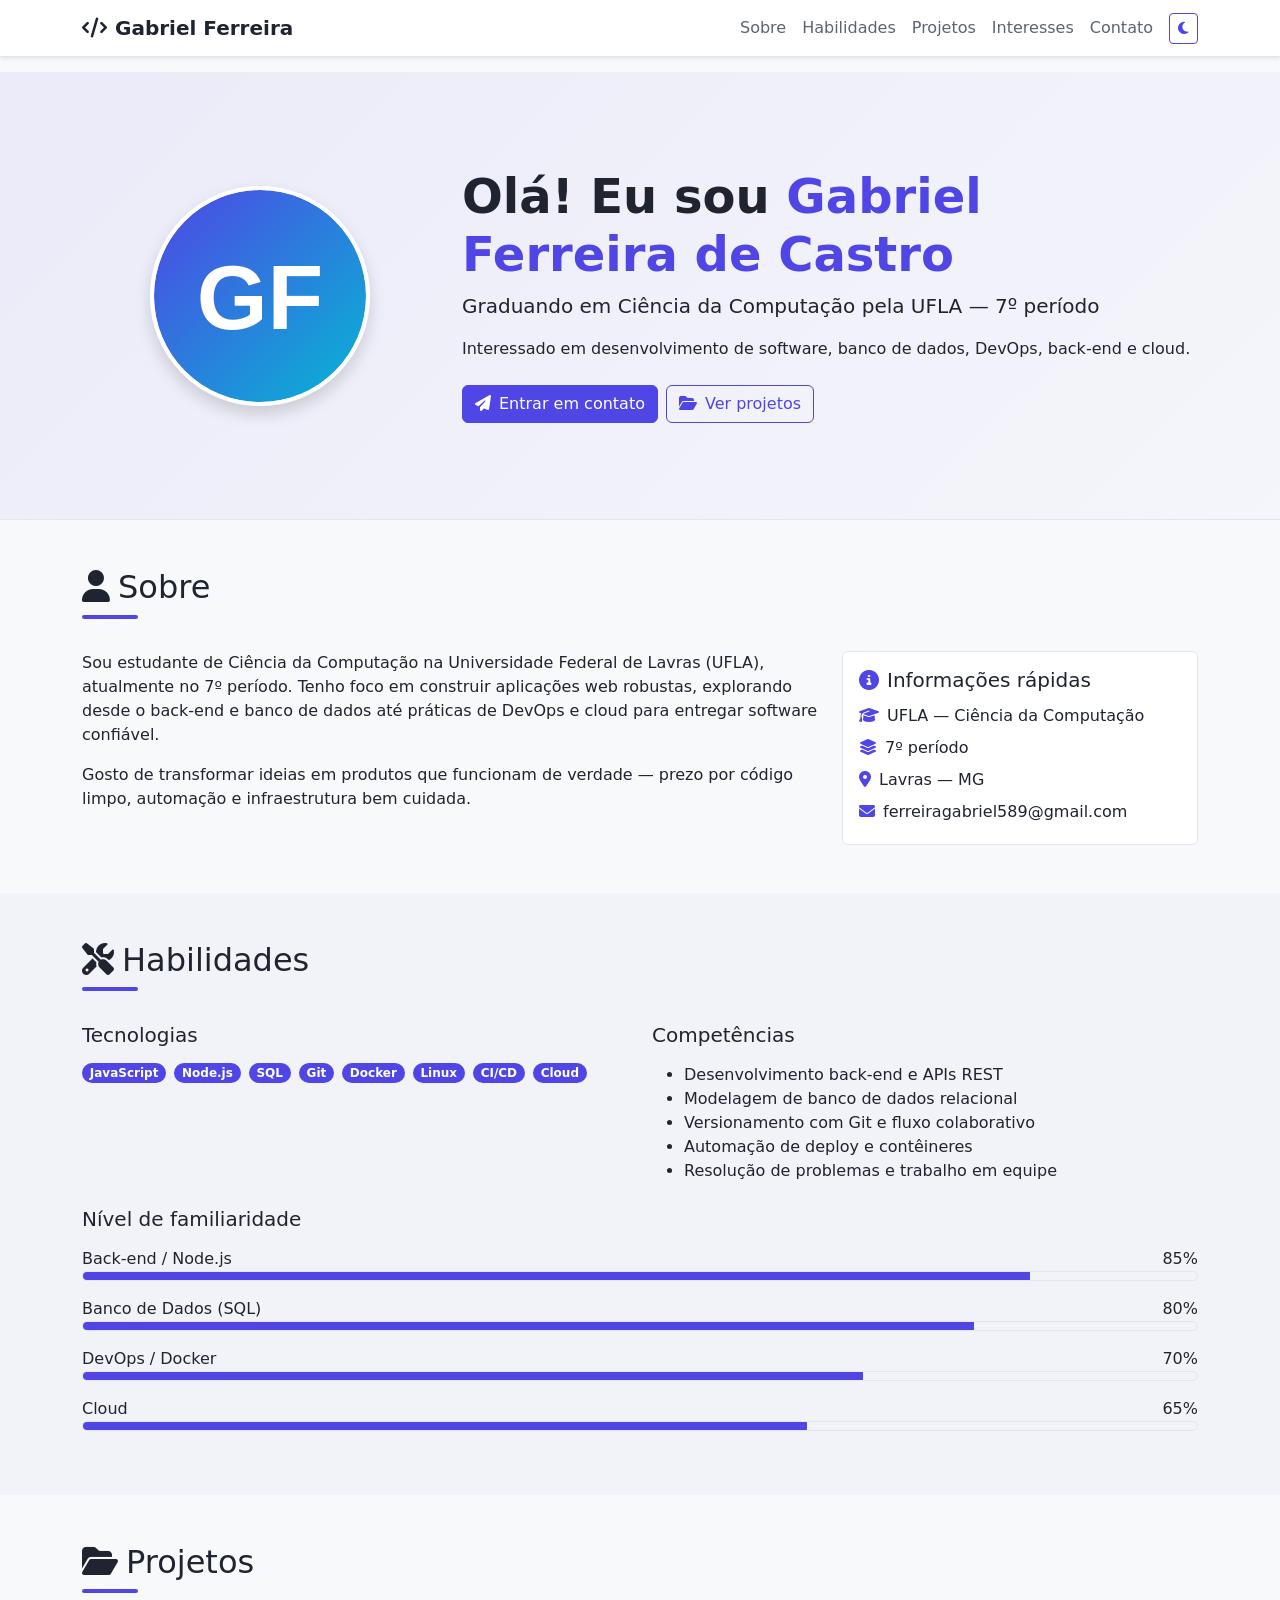
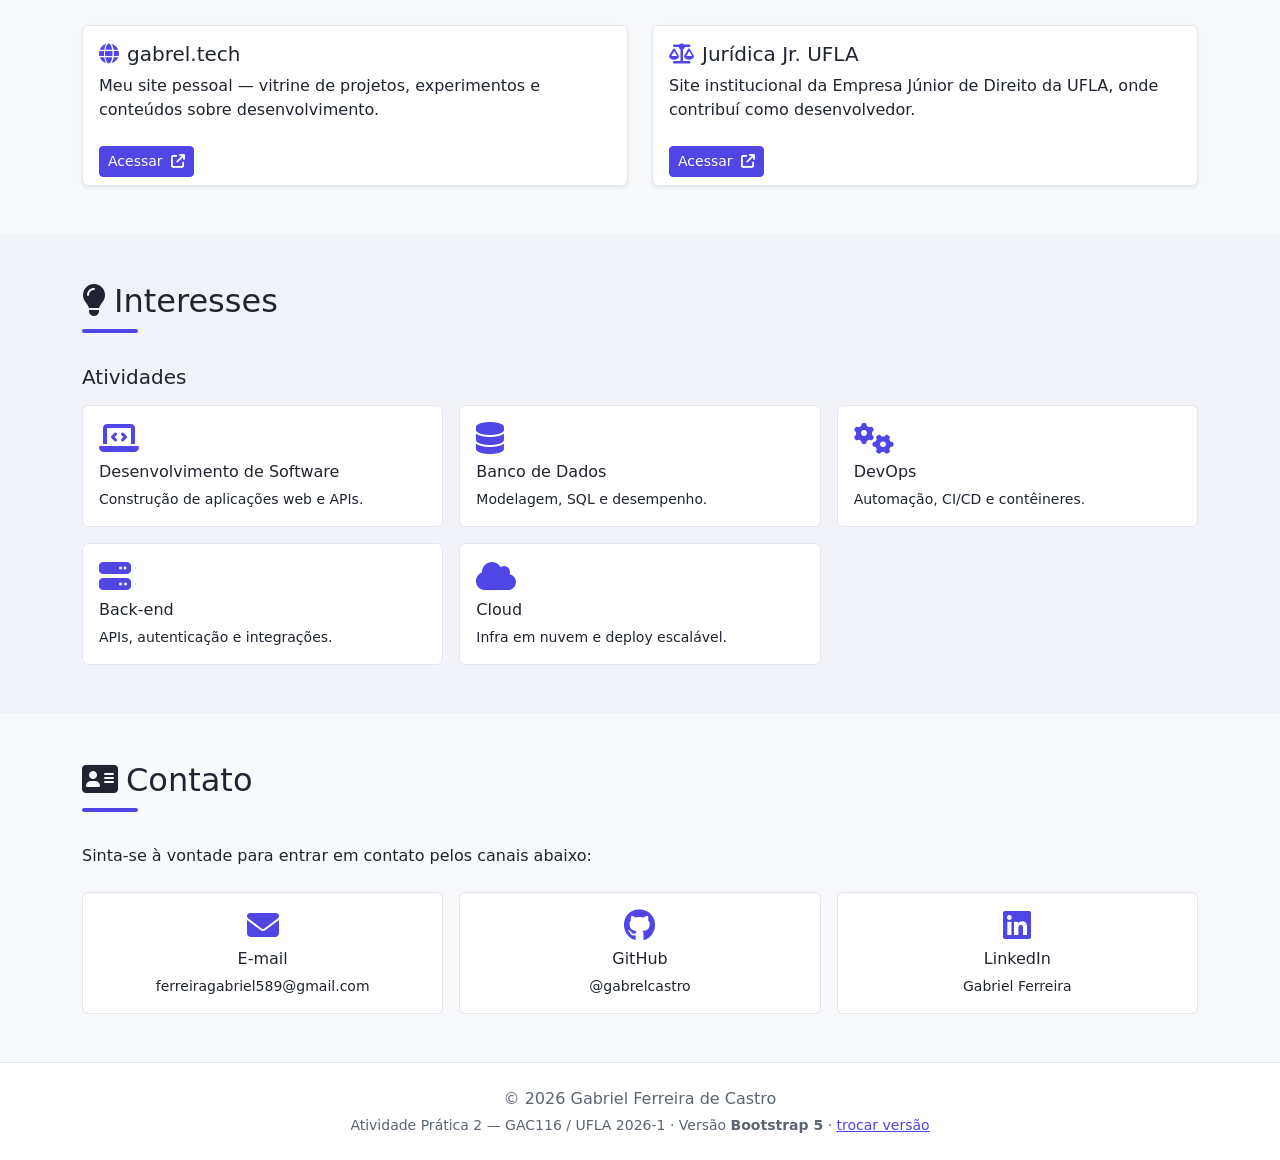
==== bootstrap/index.html @ ef396555 "feat: pagina pessoal com versoes Bootstrap e Materialize Atividade Pratica 2 - GAC116/UFLA 2026-1 - " ====
<!DOCTYPE html>
<html lang="pt-BR" data-bs-theme="light" data-theme="light">
<head>
  <meta charset="UTF-8" />
  <meta name="viewport" content="width=device-width, initial-scale=1.0" />
  <title>Gabriel Ferreira de Castro — Bootstrap</title>
  <meta name="description" content="Página pessoal de Gabriel Ferreira de Castro, graduando em Ciência da Computação pela UFLA. Versão Bootstrap." />
  <script>
    (function () {
      try {
        var t = localStorage.getItem('theme');
        if (!t) t = window.matchMedia('(prefers-color-scheme: dark)').matches ? 'dark' : 'light';
        document.documentElement.setAttribute('data-theme', t);
        document.documentElement.setAttribute('data-bs-theme', t);
      } catch (e) {}
    })();
  </script>
  <link href="https://cdn.jsdelivr.net/npm/bootstrap@5.3.3/dist/css/bootstrap.min.css" rel="stylesheet"
        integrity="sha384-QWTKZyjpPEjISv5WaRU9OFeRpok6YctnYmDr5pNlyT2bRjXh0JMhjY6hW+ALEwIH" crossorigin="anonymous" />
  <link href="https://cdnjs.cloudflare.com/ajax/libs/font-awesome/6.5.2/css/all.min.css" rel="stylesheet" />
  <link rel="icon" href="assets/img/foto.svg" type="image/svg+xml" />
  <link rel="stylesheet" href="assets/css/styles.css" />
</head>
<body>

  <nav class="navbar navbar-expand-lg fixed-top shadow-sm" aria-label="Navegação principal">
    <div class="container">
      <a class="navbar-brand fw-bold" href="#topo">
        <i class="fa-solid fa-code me-2"></i>Gabriel Ferreira
      </a>
      <button class="navbar-toggler" type="button" data-bs-toggle="collapse" data-bs-target="#navMenu"
              aria-controls="navMenu" aria-expanded="false" aria-label="Abrir menu">
        <span class="navbar-toggler-icon"></span>
      </button>
      <div class="collapse navbar-collapse" id="navMenu">
        <ul class="navbar-nav ms-auto align-items-lg-center">
          <li class="nav-item"><a class="nav-link" href="#sobre">Sobre</a></li>
          <li class="nav-item"><a class="nav-link" href="#habilidades">Habilidades</a></li>
          <li class="nav-item"><a class="nav-link" href="#projetos">Projetos</a></li>
          <li class="nav-item"><a class="nav-link" href="#interesses">Interesses</a></li>
          <li class="nav-item"><a class="nav-link" href="#contato">Contato</a></li>
          <li class="nav-item ms-lg-2 mt-2 mt-lg-0">
            <button id="themeToggle" class="btn btn-outline-primary btn-sm" type="button" aria-label="Alternar tema">
              <i class="fa-solid fa-moon" id="themeIcon"></i>
              <span class="ms-1 d-lg-none">Alternar tema</span>
            </button>
          </li>
        </ul>
      </div>
    </div>
  </nav>

  <header id="topo" class="hero py-5">
    <div class="container py-5">
      <div class="row align-items-center g-4">
        <div class="col-md-4 text-center">
          <img src="assets/img/foto.svg" alt="Avatar de Gabriel Ferreira" class="img-fluid rounded-circle shadow hero-avatar" />
        </div>
        <div class="col-md-8 text-center text-md-start">
          <h1 class="display-5 fw-bold mb-2">Olá! Eu sou <span class="text-primary">Gabriel Ferreira de Castro</span></h1>
          <p class="lead mb-3">Graduando em Ciência da Computação pela UFLA — 7º período</p>
          <p class="mb-4">Interessado em desenvolvimento de software, banco de dados, DevOps, back-end e cloud.</p>
          <div class="d-flex gap-2 justify-content-center justify-content-md-start flex-wrap">
            <a href="#contato" class="btn btn-primary"><i class="fa-solid fa-paper-plane me-2"></i>Entrar em contato</a>
            <a href="#projetos" class="btn btn-outline-primary"><i class="fa-solid fa-folder-open me-2"></i>Ver projetos</a>
          </div>
        </div>
      </div>
    </div>
  </header>

  <main>

    <section id="sobre" class="py-5">
      <div class="container">
        <h2 class="section-title mb-4"><i class="fa-solid fa-user me-2"></i>Sobre</h2>
        <div class="row g-4">
          <div class="col-lg-8">
            <p>
              Sou estudante de Ciência da Computação na Universidade Federal de Lavras (UFLA), atualmente no 7º período.
              Tenho foco em construir aplicações web robustas, explorando desde o back-end e banco de dados até práticas
              de DevOps e cloud para entregar software confiável.
            </p>
            <p>
              Gosto de transformar ideias em produtos que funcionam de verdade — prezo por código limpo,
              automação e infraestrutura bem cuidada.
            </p>
          </div>
          <div class="col-lg-4">
            <div class="card h-100">
              <div class="card-body">
                <h3 class="h5 card-title"><i class="fa-solid fa-circle-info me-2 text-primary"></i>Informações rápidas</h3>
                <ul class="list-unstyled mb-0 info-list">
                  <li><i class="fa-solid fa-graduation-cap me-2 text-primary"></i>UFLA — Ciência da Computação</li>
                  <li><i class="fa-solid fa-layer-group me-2 text-primary"></i>7º período</li>
                  <li><i class="fa-solid fa-location-dot me-2 text-primary"></i>Lavras — MG</li>
                  <li><i class="fa-solid fa-envelope me-2 text-primary"></i>ferreiragabriel589@gmail.com</li>
                </ul>
              </div>
            </div>
          </div>
        </div>
      </div>
    </section>

    <section id="habilidades" class="py-5 bg-subtle">
      <div class="container">
        <h2 class="section-title mb-4"><i class="fa-solid fa-screwdriver-wrench me-2"></i>Habilidades</h2>
        <div class="row g-4">
          <div class="col-md-6">
            <h3 class="h5 mb-3">Tecnologias</h3>
            <div class="d-flex flex-wrap gap-2">
              <span class="badge rounded-pill text-bg-primary">JavaScript</span>
              <span class="badge rounded-pill text-bg-primary">Node.js</span>
              <span class="badge rounded-pill text-bg-primary">SQL</span>
              <span class="badge rounded-pill text-bg-primary">Git</span>
              <span class="badge rounded-pill text-bg-primary">Docker</span>
              <span class="badge rounded-pill text-bg-primary">Linux</span>
              <span class="badge rounded-pill text-bg-primary">CI/CD</span>
              <span class="badge rounded-pill text-bg-primary">Cloud</span>
            </div>
          </div>
          <div class="col-md-6">
            <h3 class="h5 mb-3">Competências</h3>
            <ul class="mb-0">
              <li>Desenvolvimento back-end e APIs REST</li>
              <li>Modelagem de banco de dados relacional</li>
              <li>Versionamento com Git e fluxo colaborativo</li>
              <li>Automação de deploy e contêineres</li>
              <li>Resolução de problemas e trabalho em equipe</li>
            </ul>
          </div>
          <div class="col-12">
            <h3 class="h5 mb-3">Nível de familiaridade</h3>
            <div class="skill">
              <div class="d-flex justify-content-between"><span>Back-end / Node.js</span><span>85%</span></div>
              <div class="progress" role="progressbar" aria-label="Back-end" aria-valuenow="85" aria-valuemin="0" aria-valuemax="100">
                <div class="progress-bar" style="width:85%"></div>
              </div>
            </div>
            <div class="skill">
              <div class="d-flex justify-content-between"><span>Banco de Dados (SQL)</span><span>80%</span></div>
              <div class="progress" role="progressbar" aria-label="SQL" aria-valuenow="80" aria-valuemin="0" aria-valuemax="100">
                <div class="progress-bar" style="width:80%"></div>
              </div>
            </div>
            <div class="skill">
              <div class="d-flex justify-content-between"><span>DevOps / Docker</span><span>70%</span></div>
              <div class="progress" role="progressbar" aria-label="DevOps" aria-valuenow="70" aria-valuemin="0" aria-valuemax="100">
                <div class="progress-bar" style="width:70%"></div>
              </div>
            </div>
            <div class="skill">
              <div class="d-flex justify-content-between"><span>Cloud</span><span>65%</span></div>
              <div class="progress" role="progressbar" aria-label="Cloud" aria-valuenow="65" aria-valuemin="0" aria-valuemax="100">
                <div class="progress-bar" style="width:65%"></div>
              </div>
            </div>
          </div>
        </div>
      </div>
    </section>

    <section id="projetos" class="py-5">
      <div class="container">
        <h2 class="section-title mb-4"><i class="fa-solid fa-folder-open me-2"></i>Projetos</h2>
        <div class="row g-4">
          <div class="col-md-6">
            <div class="card h-100 shadow-sm">
              <div class="card-body">
                <h3 class="h5 card-title"><i class="fa-solid fa-globe me-2 text-primary"></i>gabrel.tech</h3>
                <p class="card-text">Meu site pessoal — vitrine de projetos, experimentos e conteúdos sobre desenvolvimento.</p>
              </div>
              <div class="card-footer bg-transparent border-0">
                <a href="https://gabrel.tech" target="_blank" rel="noopener" class="btn btn-sm btn-primary">
                  Acessar <i class="fa-solid fa-arrow-up-right-from-square ms-1"></i>
                </a>
              </div>
            </div>
          </div>
          <div class="col-md-6">
            <div class="card h-100 shadow-sm">
              <div class="card-body">
                <h3 class="h5 card-title"><i class="fa-solid fa-scale-balanced me-2 text-primary"></i>Jurídica Jr. UFLA</h3>
                <p class="card-text">Site institucional da Empresa Júnior de Direito da UFLA, onde contribuí como desenvolvedor.</p>
              </div>
              <div class="card-footer bg-transparent border-0">
                <a href="https://juridicajunior.ufla.br/" target="_blank" rel="noopener" class="btn btn-sm btn-primary">
                  Acessar <i class="fa-solid fa-arrow-up-right-from-square ms-1"></i>
                </a>
              </div>
            </div>
          </div>
        </div>
      </div>
    </section>

    <section id="interesses" class="py-5 bg-subtle">
      <div class="container">
        <h2 class="section-title mb-4"><i class="fa-solid fa-lightbulb me-2"></i>Interesses</h2>
        <h3 class="h5 mb-3">Atividades</h3>
        <div class="row g-3">
          <div class="col-sm-6 col-lg-4">
            <div class="card h-100"><div class="card-body">
              <i class="fa-solid fa-laptop-code fa-2x text-primary mb-2"></i>
              <h4 class="h6">Desenvolvimento de Software</h4>
              <p class="small mb-0">Construção de aplicações web e APIs.</p>
            </div></div>
          </div>
          <div class="col-sm-6 col-lg-4">
            <div class="card h-100"><div class="card-body">
              <i class="fa-solid fa-database fa-2x text-primary mb-2"></i>
              <h4 class="h6">Banco de Dados</h4>
              <p class="small mb-0">Modelagem, SQL e desempenho.</p>
            </div></div>
          </div>
          <div class="col-sm-6 col-lg-4">
            <div class="card h-100"><div class="card-body">
              <i class="fa-solid fa-gears fa-2x text-primary mb-2"></i>
              <h4 class="h6">DevOps</h4>
              <p class="small mb-0">Automação, CI/CD e contêineres.</p>
            </div></div>
          </div>
          <div class="col-sm-6 col-lg-4">
            <div class="card h-100"><div class="card-body">
              <i class="fa-solid fa-server fa-2x text-primary mb-2"></i>
              <h4 class="h6">Back-end</h4>
              <p class="small mb-0">APIs, autenticação e integrações.</p>
            </div></div>
          </div>
          <div class="col-sm-6 col-lg-4">
            <div class="card h-100"><div class="card-body">
              <i class="fa-solid fa-cloud fa-2x text-primary mb-2"></i>
              <h4 class="h6">Cloud</h4>
              <p class="small mb-0">Infra em nuvem e deploy escalável.</p>
            </div></div>
          </div>
        </div>
      </div>
    </section>

    <section id="contato" class="py-5">
      <div class="container">
        <h2 class="section-title mb-4"><i class="fa-solid fa-address-card me-2"></i>Contato</h2>
        <p class="mb-4">Sinta-se à vontade para entrar em contato pelos canais abaixo:</p>
        <div class="row g-3">
          <div class="col-md-4">
            <a class="contact-card card text-decoration-none h-100" href="mailto:ferreiragabriel589@gmail.com">
              <div class="card-body text-center">
                <i class="fa-solid fa-envelope fa-2x text-primary mb-2"></i>
                <h3 class="h6">E-mail</h3>
                <p class="small mb-0">ferreiragabriel589@gmail.com</p>
              </div>
            </a>
          </div>
          <div class="col-md-4">
            <a class="contact-card card text-decoration-none h-100" href="https://github.com/gabrelcastro" target="_blank" rel="noopener">
              <div class="card-body text-center">
                <i class="fa-brands fa-github fa-2x text-primary mb-2"></i>
                <h3 class="h6">GitHub</h3>
                <p class="small mb-0">@gabrelcastro</p>
              </div>
            </a>
          </div>
          <div class="col-md-4">
            <a class="contact-card card text-decoration-none h-100" href="https://www.linkedin.com/in/gabriel-ferreira-30a855217/" target="_blank" rel="noopener">
              <div class="card-body text-center">
                <i class="fa-brands fa-linkedin fa-2x text-primary mb-2"></i>
                <h3 class="h6">LinkedIn</h3>
                <p class="small mb-0">Gabriel Ferreira</p>
              </div>
            </a>
          </div>
        </div>
      </div>
    </section>

  </main>

  <footer class="py-4 text-center">
    <div class="container">
      <p class="mb-1">© 2026 Gabriel Ferreira de Castro</p>
      <p class="small mb-0">Atividade Prática 2 — GAC116 / UFLA 2026-1 · Versão <strong>Bootstrap 5</strong> · <a href="../">trocar versão</a></p>
    </div>
  </footer>

  <button id="toTop" class="to-top" type="button" aria-label="Voltar ao topo" title="Voltar ao topo">
    <i class="fa-solid fa-arrow-up"></i>
  </button>

  <script src="https://cdn.jsdelivr.net/npm/bootstrap@5.3.3/dist/js/bootstrap.bundle.min.js"
          integrity="sha384-YvpcrYf0tY3lHB60NNkmXc5s9fDVZLESaAA55NDzOxhy9GkcIdslK1eN7N6jIeHz" crossorigin="anonymous"></script>
  <script src="assets/js/script.js"></script>
</body>
</html>
---- bootstrap/assets/css/styles.css ----
:root {
  --bg: #f8f9fb;
  --surface: #ffffff;
  --surface-alt: #f1f3f8;
  --text: #1f2430;
  --muted: #5b6472;
  --border: #e3e6ee;
  --accent: #4f46e5;
  --accent-rgb: 79, 70, 229;
}

html[data-theme="dark"] {
  --bg: #0f1220;
  --surface: #171a2b;
  --surface-alt: #1d2238;
  --text: #e7eaf3;
  --muted: #a4acc2;
  --border: #2a3050;
  --accent: #8b87ff;
  --accent-rgb: 139, 135, 255;
}

html { scroll-behavior: smooth; }

body {
  background: var(--bg);
  color: var(--text);
  font-family: "Segoe UI", Roboto, system-ui, -apple-system, sans-serif;
  padding-top: 72px;
}

section { scroll-margin-top: 80px; }

.navbar {
  background: var(--surface);
  border-bottom: 1px solid var(--border);
}
.navbar .nav-link { color: var(--muted); }
.navbar .nav-link:hover,
.navbar .nav-link.active { color: var(--accent); }
.navbar-brand { color: var(--text); }
.navbar-brand:hover { color: var(--accent); }

.hero {
  background: linear-gradient(135deg, rgba(var(--accent-rgb), 0.08), rgba(var(--accent-rgb), 0.02));
  border-bottom: 1px solid var(--border);
}
.hero-avatar {
  width: 220px;
  max-width: 100%;
  height: auto;
  border: 4px solid var(--surface);
}

.section-title {
  position: relative;
  padding-bottom: .5rem;
  color: var(--text);
}
.section-title::after {
  content: "";
  display: block;
  width: 56px;
  height: 4px;
  margin-top: .5rem;
  background: var(--accent);
  border-radius: 3px;
}

.bg-subtle { background: var(--surface-alt); }

.card {
  background: var(--surface);
  color: var(--text);
  border: 1px solid var(--border);
}
.card-footer { border-top-color: var(--border) !important; }

.info-list li { padding: .25rem 0; }

.skill { margin-bottom: 1rem; }
.skill .progress {
  height: 10px;
  background: var(--surface-alt);
  border: 1px solid var(--border);
}
.skill .progress-bar { background: var(--accent); }

.contact-card {
  background: var(--surface);
  color: var(--text);
  border: 1px solid var(--border);
  transition: transform .15s ease, box-shadow .15s ease, border-color .15s ease;
}
.contact-card:hover {
  transform: translateY(-3px);
  border-color: var(--accent);
  box-shadow: 0 8px 20px rgba(0,0,0,.08);
}

footer {
  background: var(--surface);
  color: var(--muted);
  border-top: 1px solid var(--border);
}
footer a { color: var(--accent); }

.text-primary { color: var(--accent) !important; }
.btn-primary {
  --bs-btn-bg: var(--accent);
  --bs-btn-border-color: var(--accent);
  --bs-btn-hover-bg: rgba(var(--accent-rgb), .88);
  --bs-btn-hover-border-color: rgba(var(--accent-rgb), .88);
  --bs-btn-active-bg: rgba(var(--accent-rgb), .78);
  --bs-btn-active-border-color: rgba(var(--accent-rgb), .78);
}
.btn-outline-primary {
  --bs-btn-color: var(--accent);
  --bs-btn-border-color: var(--accent);
  --bs-btn-hover-bg: var(--accent);
  --bs-btn-hover-border-color: var(--accent);
}
.badge.text-bg-primary {
  background-color: var(--accent) !important;
  color: #fff !important;
}

.to-top {
  position: fixed;
  right: 1.25rem;
  bottom: 1.25rem;
  width: 44px;
  height: 44px;
  border-radius: 50%;
  border: none;
  background: var(--accent);
  color: #fff;
  display: none;
  align-items: center;
  justify-content: center;
  box-shadow: 0 6px 16px rgba(0,0,0,.18);
  cursor: pointer;
  z-index: 1040;
}
.to-top.show { display: inline-flex; }
.to-top:hover { filter: brightness(1.1); }

@media (max-width: 575.98px) {
  .hero-avatar { width: 160px; }
  body { padding-top: 64px; }
}
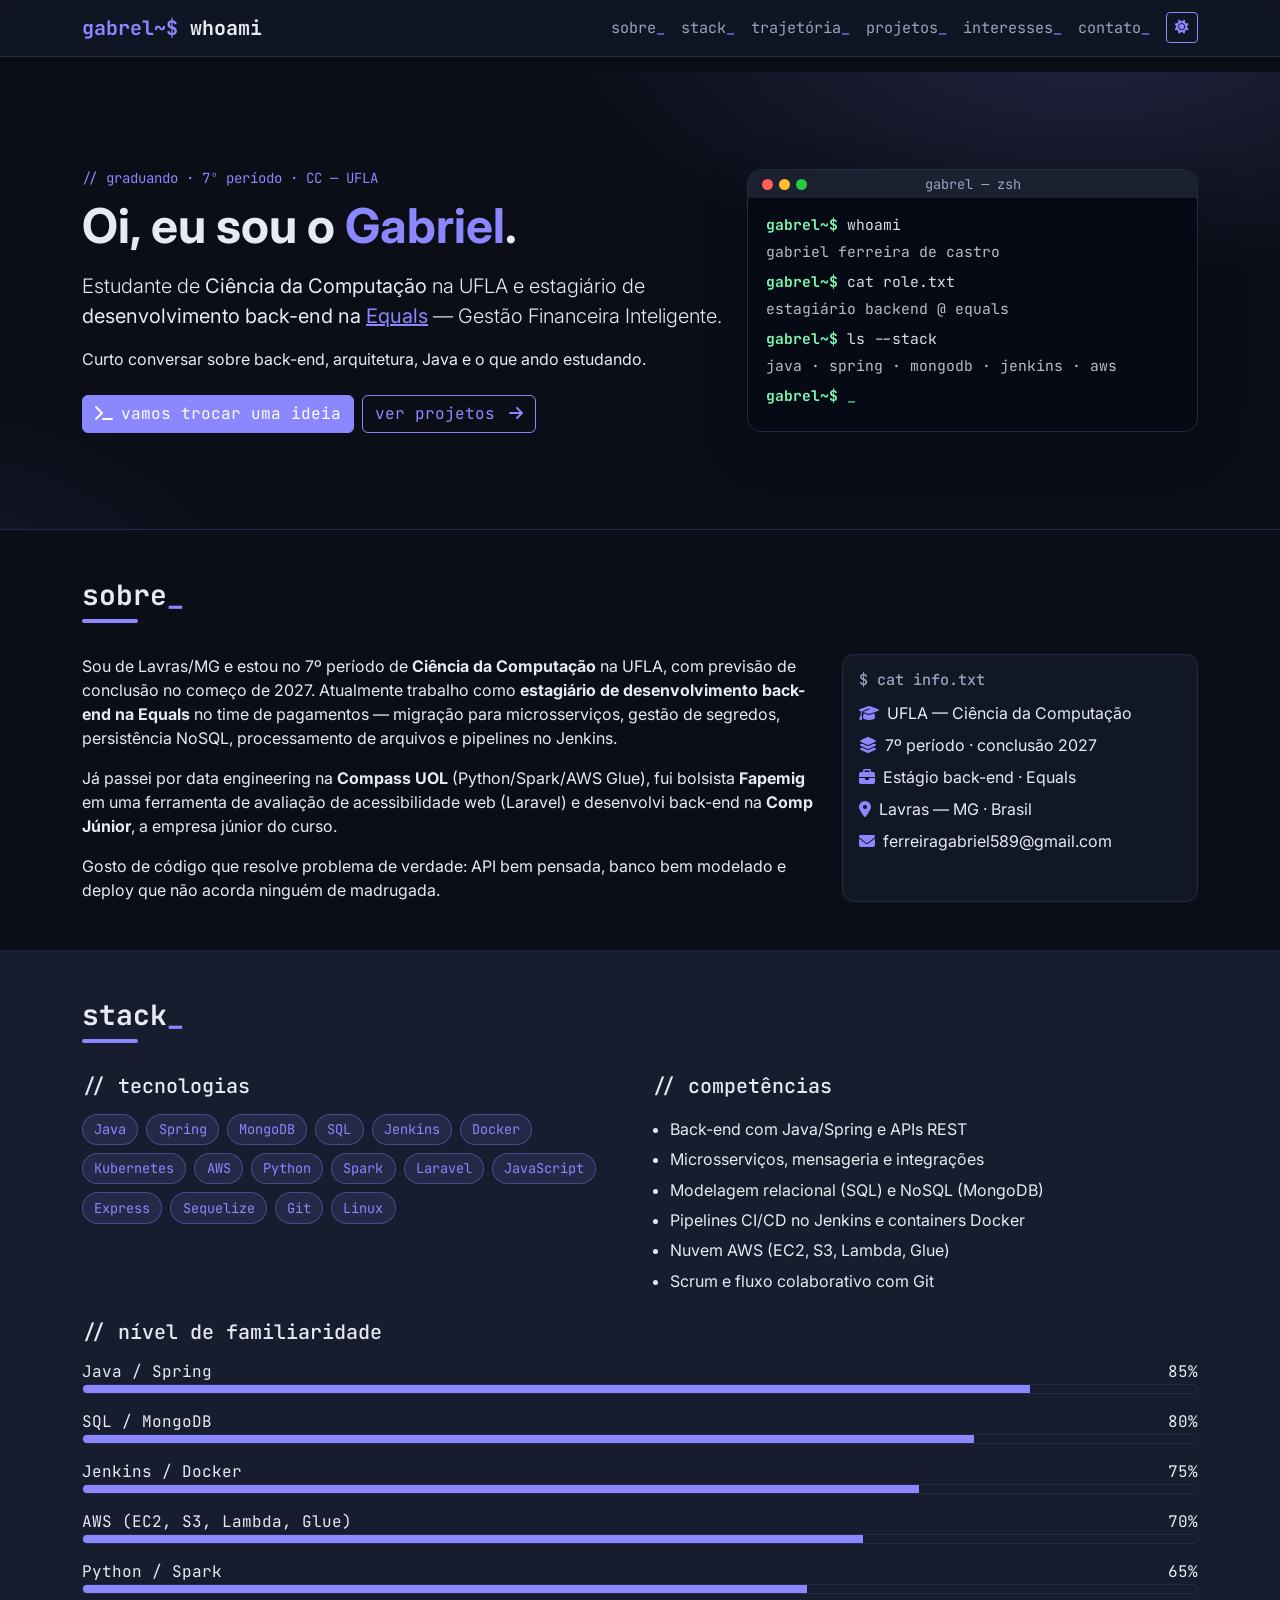
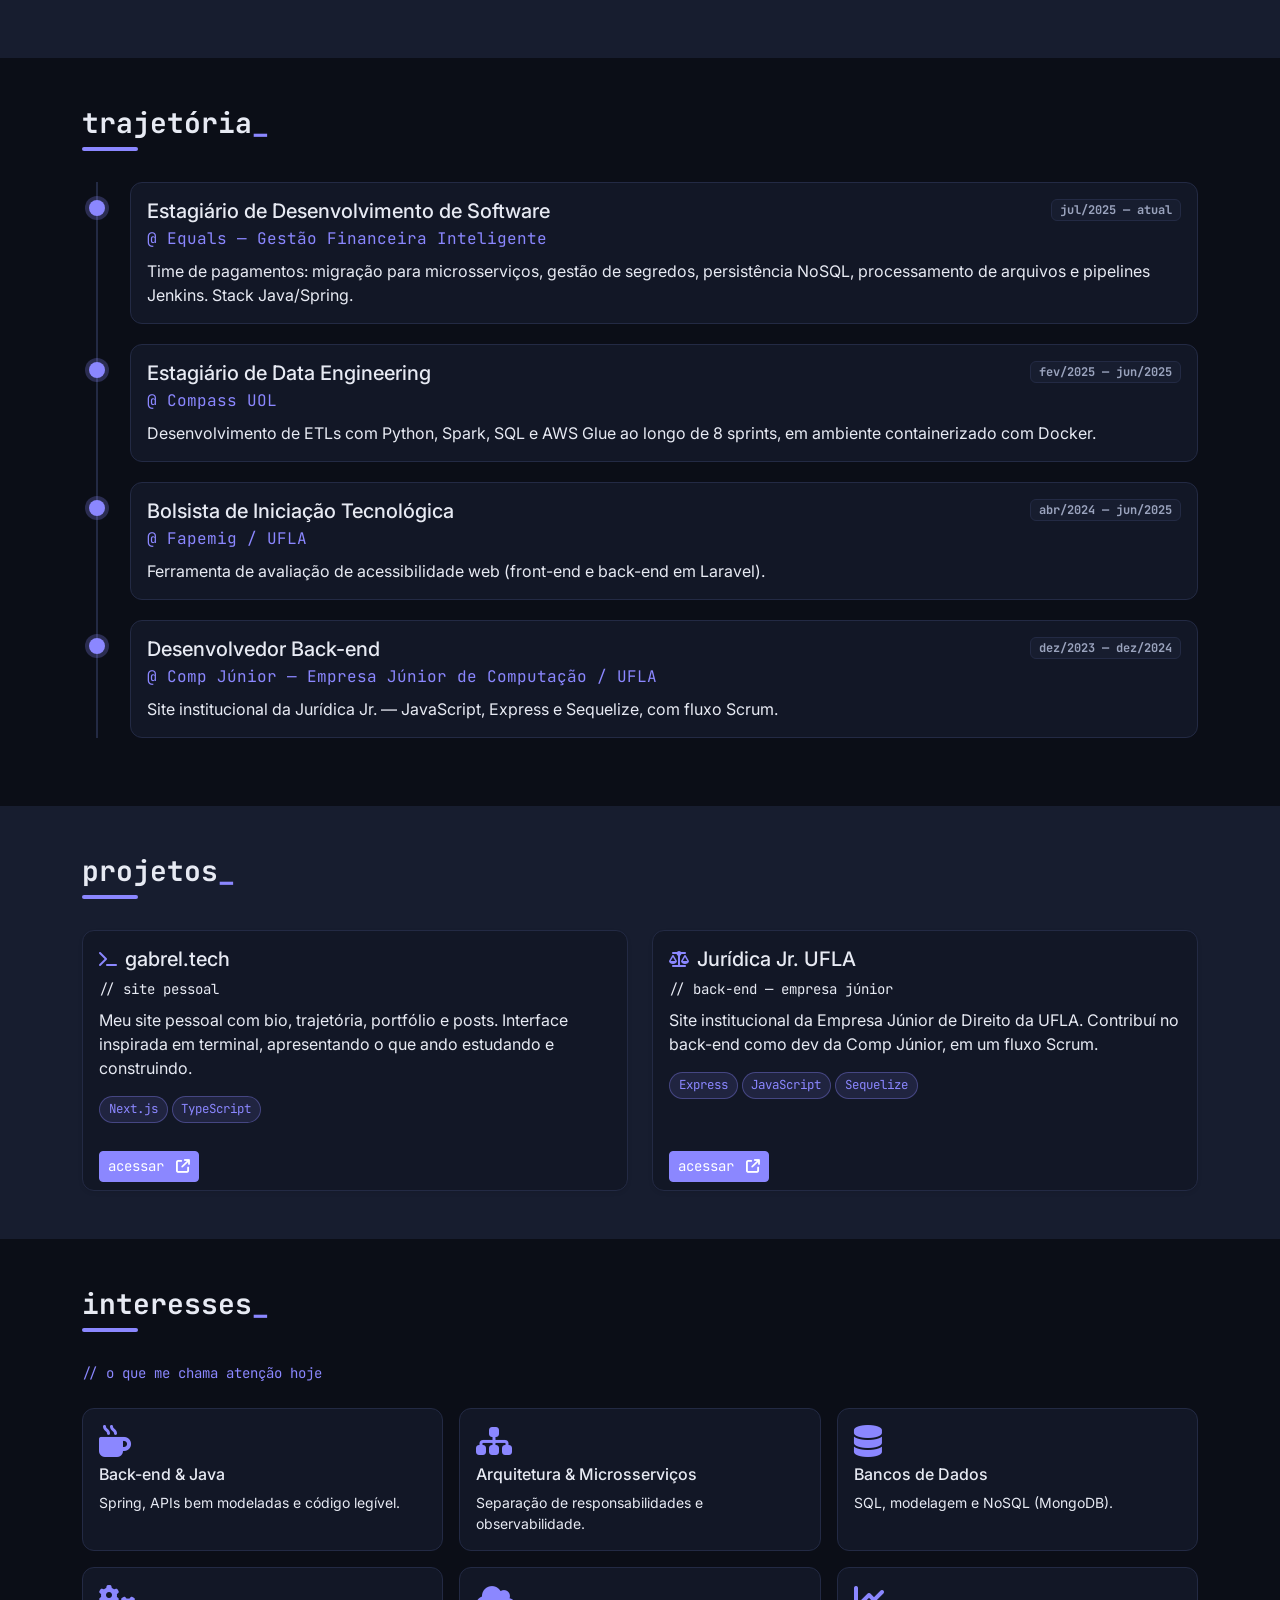
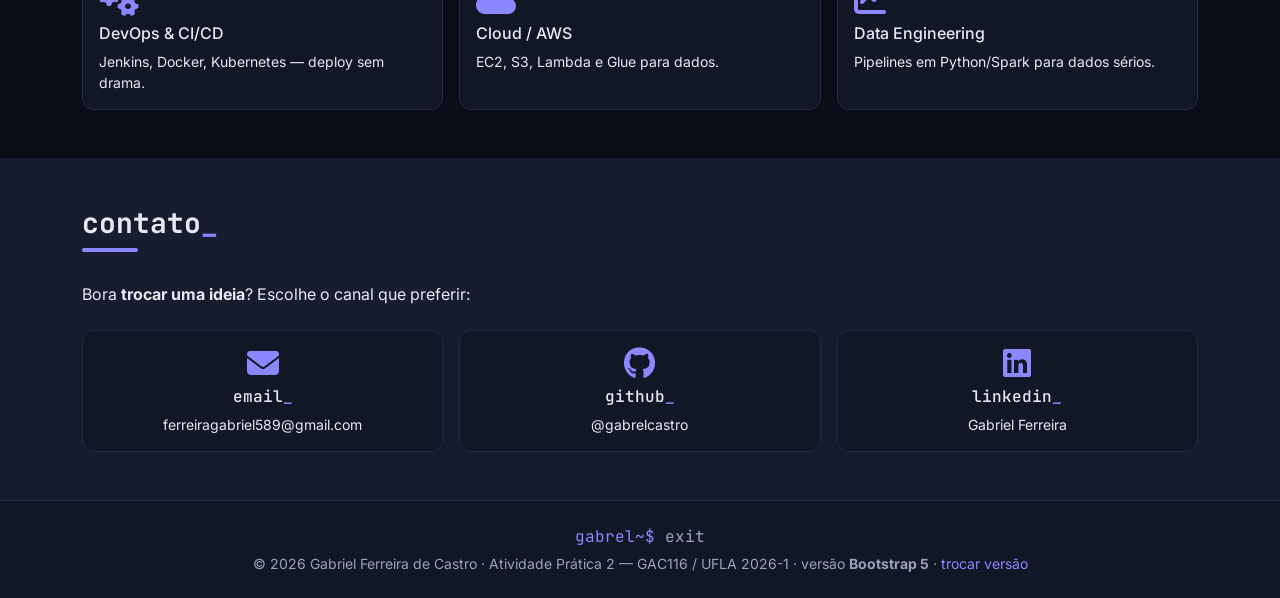
==== commit 9c0954f7: "feat: personaliza paginas com conteudo real e estetica gabrel.tech - Substitui textos genericos pelo" ====
--- a/bootstrap/index.html
+++ b/bootstrap/index.html
@@ -1,15 +1,15 @@
 <!DOCTYPE html>
-<html lang="pt-BR" data-bs-theme="light" data-theme="light">
+<html lang="pt-BR" data-bs-theme="dark" data-theme="dark">
 <head>
   <meta charset="UTF-8" />
   <meta name="viewport" content="width=device-width, initial-scale=1.0" />
-  <title>Gabriel Ferreira de Castro — Bootstrap</title>
-  <meta name="description" content="Página pessoal de Gabriel Ferreira de Castro, graduando em Ciência da Computação pela UFLA. Versão Bootstrap." />
+  <title>gabrel~$ — Gabriel Ferreira · Bootstrap</title>
+  <meta name="description" content="Gabriel Ferreira de Castro — estudante de CC na UFLA, estagiário de desenvolvimento back-end na Equals. Versão Bootstrap." />
   <script>
     (function () {
       try {
         var t = localStorage.getItem('theme');
-        if (!t) t = window.matchMedia('(prefers-color-scheme: dark)').matches ? 'dark' : 'light';
+        if (!t) t = 'dark';
         document.documentElement.setAttribute('data-theme', t);
         document.documentElement.setAttribute('data-bs-theme', t);
       } catch (e) {}
@@ -18,6 +18,9 @@
   <link href="https://cdn.jsdelivr.net/npm/bootstrap@5.3.3/dist/css/bootstrap.min.css" rel="stylesheet"
         integrity="sha384-QWTKZyjpPEjISv5WaRU9OFeRpok6YctnYmDr5pNlyT2bRjXh0JMhjY6hW+ALEwIH" crossorigin="anonymous" />
   <link href="https://cdnjs.cloudflare.com/ajax/libs/font-awesome/6.5.2/css/all.min.css" rel="stylesheet" />
+  <link rel="preconnect" href="https://fonts.googleapis.com" />
+  <link rel="preconnect" href="https://fonts.gstatic.com" crossorigin />
+  <link href="https://fonts.googleapis.com/css2?family=JetBrains+Mono:wght@400;500;700&family=Inter:wght@400;500;600;700&display=swap" rel="stylesheet" />
   <link rel="icon" href="assets/img/foto.svg" type="image/svg+xml" />
   <link rel="stylesheet" href="assets/css/styles.css" />
 </head>
@@ -25,8 +28,8 @@
 
   <nav class="navbar navbar-expand-lg fixed-top shadow-sm" aria-label="Navegação principal">
     <div class="container">
-      <a class="navbar-brand fw-bold" href="#topo">
-        <i class="fa-solid fa-code me-2"></i>Gabriel Ferreira
+      <a class="navbar-brand mono fw-bold" href="#topo">
+        <span class="prompt">gabrel~$</span> <span class="brand-word">whoami</span>
       </a>
       <button class="navbar-toggler" type="button" data-bs-toggle="collapse" data-bs-target="#navMenu"
               aria-controls="navMenu" aria-expanded="false" aria-label="Abrir menu">
@@ -34,13 +37,14 @@
       </button>
       <div class="collapse navbar-collapse" id="navMenu">
         <ul class="navbar-nav ms-auto align-items-lg-center">
-          <li class="nav-item"><a class="nav-link" href="#sobre">Sobre</a></li>
-          <li class="nav-item"><a class="nav-link" href="#habilidades">Habilidades</a></li>
-          <li class="nav-item"><a class="nav-link" href="#projetos">Projetos</a></li>
-          <li class="nav-item"><a class="nav-link" href="#interesses">Interesses</a></li>
-          <li class="nav-item"><a class="nav-link" href="#contato">Contato</a></li>
+          <li class="nav-item"><a class="nav-link mono" href="#sobre">sobre<span class="us">_</span></a></li>
+          <li class="nav-item"><a class="nav-link mono" href="#habilidades">stack<span class="us">_</span></a></li>
+          <li class="nav-item"><a class="nav-link mono" href="#trajetoria">trajetória<span class="us">_</span></a></li>
+          <li class="nav-item"><a class="nav-link mono" href="#projetos">projetos<span class="us">_</span></a></li>
+          <li class="nav-item"><a class="nav-link mono" href="#interesses">interesses<span class="us">_</span></a></li>
+          <li class="nav-item"><a class="nav-link mono" href="#contato">contato<span class="us">_</span></a></li>
           <li class="nav-item ms-lg-2 mt-2 mt-lg-0">
-            <button id="themeToggle" class="btn btn-outline-primary btn-sm" type="button" aria-label="Alternar tema">
+            <button id="themeToggle" class="btn btn-outline-primary btn-sm mono" type="button" aria-label="Alternar tema">
               <i class="fa-solid fa-moon" id="themeIcon"></i>
               <span class="ms-1 d-lg-none">Alternar tema</span>
             </button>
@@ -53,16 +57,33 @@
   <header id="topo" class="hero py-5">
     <div class="container py-5">
       <div class="row align-items-center g-4">
-        <div class="col-md-4 text-center">
-          <img src="assets/img/foto.svg" alt="Avatar de Gabriel Ferreira" class="img-fluid rounded-circle shadow hero-avatar" />
-        </div>
-        <div class="col-md-8 text-center text-md-start">
-          <h1 class="display-5 fw-bold mb-2">Olá! Eu sou <span class="text-primary">Gabriel Ferreira de Castro</span></h1>
-          <p class="lead mb-3">Graduando em Ciência da Computação pela UFLA — 7º período</p>
-          <p class="mb-4">Interessado em desenvolvimento de software, banco de dados, DevOps, back-end e cloud.</p>
-          <div class="d-flex gap-2 justify-content-center justify-content-md-start flex-wrap">
-            <a href="#contato" class="btn btn-primary"><i class="fa-solid fa-paper-plane me-2"></i>Entrar em contato</a>
-            <a href="#projetos" class="btn btn-outline-primary"><i class="fa-solid fa-folder-open me-2"></i>Ver projetos</a>
+        <div class="col-md-7 order-2 order-md-1">
+          <p class="mono small accent-text mb-2">// graduando · 7º período · CC — UFLA</p>
+          <h1 class="display-5 fw-bold mb-3">Oi, eu sou o <span class="accent-text">Gabriel</span>.</h1>
+          <p class="lead mb-3">
+            Estudante de <strong>Ciência da Computação</strong> na UFLA e estagiário de <strong>desenvolvimento back-end na <a href="#trajetoria" class="accent-text">Equals</a></strong> — Gestão Financeira Inteligente.
+          </p>
+          <p class="mb-4">Curto conversar sobre back-end, arquitetura, Java e o que ando estudando.</p>
+          <div class="d-flex gap-2 flex-wrap">
+            <a href="#contato" class="btn btn-primary mono"><i class="fa-solid fa-terminal me-2"></i>vamos trocar uma ideia</a>
+            <a href="#projetos" class="btn btn-outline-primary mono">ver projetos <i class="fa-solid fa-arrow-right ms-1"></i></a>
+          </div>
+        </div>
+        <div class="col-md-5 order-1 order-md-2">
+          <div class="terminal shadow-lg mx-auto">
+            <div class="terminal-bar">
+              <span class="dot red"></span><span class="dot yellow"></span><span class="dot green"></span>
+              <span class="terminal-title mono">gabrel — zsh</span>
+            </div>
+            <div class="terminal-body mono">
+              <p><span class="prompt">gabrel~$</span> whoami</p>
+              <p class="out">gabriel ferreira de castro</p>
+              <p><span class="prompt">gabrel~$</span> cat role.txt</p>
+              <p class="out">estagiário backend @ equals</p>
+              <p><span class="prompt">gabrel~$</span> ls --stack</p>
+              <p class="out">java · spring · mongodb · jenkins · aws</p>
+              <p><span class="prompt">gabrel~$</span> <span class="caret">_</span></p>
+            </div>
           </div>
         </div>
       </div>
@@ -73,28 +94,35 @@
 
     <section id="sobre" class="py-5">
       <div class="container">
-        <h2 class="section-title mb-4"><i class="fa-solid fa-user me-2"></i>Sobre</h2>
+        <h2 class="section-title"><span class="mono">sobre</span><span class="us">_</span></h2>
         <div class="row g-4">
           <div class="col-lg-8">
             <p>
-              Sou estudante de Ciência da Computação na Universidade Federal de Lavras (UFLA), atualmente no 7º período.
-              Tenho foco em construir aplicações web robustas, explorando desde o back-end e banco de dados até práticas
-              de DevOps e cloud para entregar software confiável.
+              Sou de Lavras/MG e estou no 7º período de <strong>Ciência da Computação</strong> na UFLA, com previsão de
+              conclusão no começo de 2027. Atualmente trabalho como <strong>estagiário de desenvolvimento back-end na Equals</strong>
+              no time de pagamentos — migração para microsserviços, gestão de segredos, persistência NoSQL,
+              processamento de arquivos e pipelines no Jenkins.
             </p>
             <p>
-              Gosto de transformar ideias em produtos que funcionam de verdade — prezo por código limpo,
-              automação e infraestrutura bem cuidada.
+              Já passei por data engineering na <strong>Compass UOL</strong> (Python/Spark/AWS Glue), fui bolsista
+              <strong>Fapemig</strong> em uma ferramenta de avaliação de acessibilidade web (Laravel) e desenvolvi
+              back-end na <strong>Comp Júnior</strong>, a empresa júnior do curso.
             </p>
+            <p class="mb-0">
+              Gosto de código que resolve problema de verdade: API bem pensada, banco bem modelado e deploy
+              que não acorda ninguém de madrugada.
+            </p>
           </div>
           <div class="col-lg-4">
-            <div class="card h-100">
-              <div class="card-body">
-                <h3 class="h5 card-title"><i class="fa-solid fa-circle-info me-2 text-primary"></i>Informações rápidas</h3>
+            <div class="card info-card h-100">
+              <div class="card-body">
+                <h3 class="h5 card-title mono"><span class="prompt">$</span> cat info.txt</h3>
                 <ul class="list-unstyled mb-0 info-list">
-                  <li><i class="fa-solid fa-graduation-cap me-2 text-primary"></i>UFLA — Ciência da Computação</li>
-                  <li><i class="fa-solid fa-layer-group me-2 text-primary"></i>7º período</li>
-                  <li><i class="fa-solid fa-location-dot me-2 text-primary"></i>Lavras — MG</li>
-                  <li><i class="fa-solid fa-envelope me-2 text-primary"></i>ferreiragabriel589@gmail.com</li>
+                  <li><i class="fa-solid fa-graduation-cap me-2 accent-text"></i>UFLA — Ciência da Computação</li>
+                  <li><i class="fa-solid fa-layer-group me-2 accent-text"></i>7º período · conclusão 2027</li>
+                  <li><i class="fa-solid fa-briefcase me-2 accent-text"></i>Estágio back-end · Equals</li>
+                  <li><i class="fa-solid fa-location-dot me-2 accent-text"></i>Lavras — MG · Brasil</li>
+                  <li><i class="fa-solid fa-envelope me-2 accent-text"></i>ferreiragabriel589@gmail.com</li>
                 </ul>
               </div>
             </div>
@@ -105,88 +133,186 @@
 
     <section id="habilidades" class="py-5 bg-subtle">
       <div class="container">
-        <h2 class="section-title mb-4"><i class="fa-solid fa-screwdriver-wrench me-2"></i>Habilidades</h2>
+        <h2 class="section-title"><span class="mono">stack</span><span class="us">_</span></h2>
         <div class="row g-4">
           <div class="col-md-6">
-            <h3 class="h5 mb-3">Tecnologias</h3>
+            <h3 class="h5 mb-3 mono">// tecnologias</h3>
             <div class="d-flex flex-wrap gap-2">
-              <span class="badge rounded-pill text-bg-primary">JavaScript</span>
-              <span class="badge rounded-pill text-bg-primary">Node.js</span>
-              <span class="badge rounded-pill text-bg-primary">SQL</span>
-              <span class="badge rounded-pill text-bg-primary">Git</span>
-              <span class="badge rounded-pill text-bg-primary">Docker</span>
-              <span class="badge rounded-pill text-bg-primary">Linux</span>
-              <span class="badge rounded-pill text-bg-primary">CI/CD</span>
-              <span class="badge rounded-pill text-bg-primary">Cloud</span>
+              <span class="chip-tech">Java</span>
+              <span class="chip-tech">Spring</span>
+              <span class="chip-tech">MongoDB</span>
+              <span class="chip-tech">SQL</span>
+              <span class="chip-tech">Jenkins</span>
+              <span class="chip-tech">Docker</span>
+              <span class="chip-tech">Kubernetes</span>
+              <span class="chip-tech">AWS</span>
+              <span class="chip-tech">Python</span>
+              <span class="chip-tech">Spark</span>
+              <span class="chip-tech">Laravel</span>
+              <span class="chip-tech">JavaScript</span>
+              <span class="chip-tech">Express</span>
+              <span class="chip-tech">Sequelize</span>
+              <span class="chip-tech">Git</span>
+              <span class="chip-tech">Linux</span>
             </div>
           </div>
           <div class="col-md-6">
-            <h3 class="h5 mb-3">Competências</h3>
-            <ul class="mb-0">
-              <li>Desenvolvimento back-end e APIs REST</li>
-              <li>Modelagem de banco de dados relacional</li>
-              <li>Versionamento com Git e fluxo colaborativo</li>
-              <li>Automação de deploy e contêineres</li>
-              <li>Resolução de problemas e trabalho em equipe</li>
+            <h3 class="h5 mb-3 mono">// competências</h3>
+            <ul class="mb-0 bullet-soft">
+              <li>Back-end com Java/Spring e APIs REST</li>
+              <li>Microsserviços, mensageria e integrações</li>
+              <li>Modelagem relacional (SQL) e NoSQL (MongoDB)</li>
+              <li>Pipelines CI/CD no Jenkins e containers Docker</li>
+              <li>Nuvem AWS (EC2, S3, Lambda, Glue)</li>
+              <li>Scrum e fluxo colaborativo com Git</li>
             </ul>
           </div>
           <div class="col-12">
-            <h3 class="h5 mb-3">Nível de familiaridade</h3>
+            <h3 class="h5 mb-3 mono">// nível de familiaridade</h3>
             <div class="skill">
-              <div class="d-flex justify-content-between"><span>Back-end / Node.js</span><span>85%</span></div>
-              <div class="progress" role="progressbar" aria-label="Back-end" aria-valuenow="85" aria-valuemin="0" aria-valuemax="100">
-                <div class="progress-bar" style="width:85%"></div>
-              </div>
+              <div class="d-flex justify-content-between mono"><span>Java / Spring</span><span>85%</span></div>
+              <div class="progress" role="progressbar" aria-valuenow="85" aria-valuemin="0" aria-valuemax="100"><div class="progress-bar" style="width:85%"></div></div>
             </div>
             <div class="skill">
-              <div class="d-flex justify-content-between"><span>Banco de Dados (SQL)</span><span>80%</span></div>
-              <div class="progress" role="progressbar" aria-label="SQL" aria-valuenow="80" aria-valuemin="0" aria-valuemax="100">
-                <div class="progress-bar" style="width:80%"></div>
-              </div>
+              <div class="d-flex justify-content-between mono"><span>SQL / MongoDB</span><span>80%</span></div>
+              <div class="progress" role="progressbar" aria-valuenow="80" aria-valuemin="0" aria-valuemax="100"><div class="progress-bar" style="width:80%"></div></div>
             </div>
             <div class="skill">
-              <div class="d-flex justify-content-between"><span>DevOps / Docker</span><span>70%</span></div>
-              <div class="progress" role="progressbar" aria-label="DevOps" aria-valuenow="70" aria-valuemin="0" aria-valuemax="100">
-                <div class="progress-bar" style="width:70%"></div>
-              </div>
+              <div class="d-flex justify-content-between mono"><span>Jenkins / Docker</span><span>75%</span></div>
+              <div class="progress" role="progressbar" aria-valuenow="75" aria-valuemin="0" aria-valuemax="100"><div class="progress-bar" style="width:75%"></div></div>
             </div>
             <div class="skill">
-              <div class="d-flex justify-content-between"><span>Cloud</span><span>65%</span></div>
-              <div class="progress" role="progressbar" aria-label="Cloud" aria-valuenow="65" aria-valuemin="0" aria-valuemax="100">
-                <div class="progress-bar" style="width:65%"></div>
-              </div>
-            </div>
-          </div>
-        </div>
-      </div>
-    </section>
-
-    <section id="projetos" class="py-5">
-      <div class="container">
-        <h2 class="section-title mb-4"><i class="fa-solid fa-folder-open me-2"></i>Projetos</h2>
+              <div class="d-flex justify-content-between mono"><span>AWS (EC2, S3, Lambda, Glue)</span><span>70%</span></div>
+              <div class="progress" role="progressbar" aria-valuenow="70" aria-valuemin="0" aria-valuemax="100"><div class="progress-bar" style="width:70%"></div></div>
+            </div>
+            <div class="skill">
+              <div class="d-flex justify-content-between mono"><span>Python / Spark</span><span>65%</span></div>
+              <div class="progress" role="progressbar" aria-valuenow="65" aria-valuemin="0" aria-valuemax="100"><div class="progress-bar" style="width:65%"></div></div>
+            </div>
+          </div>
+        </div>
+      </div>
+    </section>
+
+    <section id="trajetoria" class="py-5">
+      <div class="container">
+        <h2 class="section-title"><span class="mono">trajetória</span><span class="us">_</span></h2>
+        <ol class="timeline">
+          <li class="timeline-item">
+            <div class="timeline-dot"></div>
+            <div class="timeline-card card">
+              <div class="card-body">
+                <div class="d-flex flex-wrap justify-content-between align-items-start gap-2 mb-1">
+                  <h3 class="h5 mb-0">Estagiário de Desenvolvimento de Software</h3>
+                  <span class="badge text-bg-secondary mono">jul/2025 — atual</span>
+                </div>
+                <p class="mono accent-text mb-2">@ Equals — Gestão Financeira Inteligente</p>
+                <p class="mb-0">
+                  Time de pagamentos: migração para microsserviços, gestão de segredos, persistência NoSQL,
+                  processamento de arquivos e pipelines Jenkins. Stack Java/Spring.
+                </p>
+              </div>
+            </div>
+          </li>
+          <li class="timeline-item">
+            <div class="timeline-dot"></div>
+            <div class="timeline-card card">
+              <div class="card-body">
+                <div class="d-flex flex-wrap justify-content-between align-items-start gap-2 mb-1">
+                  <h3 class="h5 mb-0">Estagiário de Data Engineering</h3>
+                  <span class="badge text-bg-secondary mono">fev/2025 — jun/2025</span>
+                </div>
+                <p class="mono accent-text mb-2">@ Compass UOL</p>
+                <p class="mb-0">
+                  Desenvolvimento de ETLs com Python, Spark, SQL e AWS Glue ao longo de 8 sprints, em ambiente
+                  containerizado com Docker.
+                </p>
+              </div>
+            </div>
+          </li>
+          <li class="timeline-item">
+            <div class="timeline-dot"></div>
+            <div class="timeline-card card">
+              <div class="card-body">
+                <div class="d-flex flex-wrap justify-content-between align-items-start gap-2 mb-1">
+                  <h3 class="h5 mb-0">Bolsista de Iniciação Tecnológica</h3>
+                  <span class="badge text-bg-secondary mono">abr/2024 — jun/2025</span>
+                </div>
+                <p class="mono accent-text mb-2">@ Fapemig / UFLA</p>
+                <p class="mb-0">
+                  Ferramenta de avaliação de acessibilidade web (front-end e back-end em Laravel).
+                </p>
+              </div>
+            </div>
+          </li>
+          <li class="timeline-item">
+            <div class="timeline-dot"></div>
+            <div class="timeline-card card">
+              <div class="card-body">
+                <div class="d-flex flex-wrap justify-content-between align-items-start gap-2 mb-1">
+                  <h3 class="h5 mb-0">Desenvolvedor Back-end</h3>
+                  <span class="badge text-bg-secondary mono">dez/2023 — dez/2024</span>
+                </div>
+                <p class="mono accent-text mb-2">@ Comp Júnior — Empresa Júnior de Computação / UFLA</p>
+                <p class="mb-0">
+                  Site institucional da Jurídica Jr. — JavaScript, Express e Sequelize, com fluxo Scrum.
+                </p>
+              </div>
+            </div>
+          </li>
+        </ol>
+      </div>
+    </section>
+
+    <section id="projetos" class="py-5 bg-subtle">
+      <div class="container">
+        <h2 class="section-title"><span class="mono">projetos</span><span class="us">_</span></h2>
         <div class="row g-4">
           <div class="col-md-6">
-            <div class="card h-100 shadow-sm">
-              <div class="card-body">
-                <h3 class="h5 card-title"><i class="fa-solid fa-globe me-2 text-primary"></i>gabrel.tech</h3>
-                <p class="card-text">Meu site pessoal — vitrine de projetos, experimentos e conteúdos sobre desenvolvimento.</p>
+            <div class="card h-100 shadow-sm project-card">
+              <div class="card-body">
+                <div class="d-flex align-items-center gap-2 mb-2">
+                  <i class="fa-solid fa-terminal accent-text"></i>
+                  <h3 class="h5 card-title mb-0">gabrel.tech</h3>
+                </div>
+                <p class="mono small mb-2">// site pessoal</p>
+                <p class="card-text">
+                  Meu site pessoal com bio, trajetória, portfólio e posts. Interface inspirada em terminal,
+                  apresentando o que ando estudando e construindo.
+                </p>
+                <div class="d-flex flex-wrap gap-1 mb-1">
+                  <span class="chip-tech small">Next.js</span>
+                  <span class="chip-tech small">TypeScript</span>
+                </div>
               </div>
               <div class="card-footer bg-transparent border-0">
-                <a href="https://gabrel.tech" target="_blank" rel="noopener" class="btn btn-sm btn-primary">
-                  Acessar <i class="fa-solid fa-arrow-up-right-from-square ms-1"></i>
+                <a href="https://gabrel.tech" target="_blank" rel="noopener" class="btn btn-sm btn-primary mono">
+                  acessar <i class="fa-solid fa-arrow-up-right-from-square ms-1"></i>
                 </a>
               </div>
             </div>
           </div>
           <div class="col-md-6">
-            <div class="card h-100 shadow-sm">
-              <div class="card-body">
-                <h3 class="h5 card-title"><i class="fa-solid fa-scale-balanced me-2 text-primary"></i>Jurídica Jr. UFLA</h3>
-                <p class="card-text">Site institucional da Empresa Júnior de Direito da UFLA, onde contribuí como desenvolvedor.</p>
+            <div class="card h-100 shadow-sm project-card">
+              <div class="card-body">
+                <div class="d-flex align-items-center gap-2 mb-2">
+                  <i class="fa-solid fa-scale-balanced accent-text"></i>
+                  <h3 class="h5 card-title mb-0">Jurídica Jr. UFLA</h3>
+                </div>
+                <p class="mono small mb-2">// back-end — empresa júnior</p>
+                <p class="card-text">
+                  Site institucional da Empresa Júnior de Direito da UFLA. Contribuí no back-end como dev da
+                  Comp Júnior, em um fluxo Scrum.
+                </p>
+                <div class="d-flex flex-wrap gap-1 mb-1">
+                  <span class="chip-tech small">Express</span>
+                  <span class="chip-tech small">JavaScript</span>
+                  <span class="chip-tech small">Sequelize</span>
+                </div>
               </div>
               <div class="card-footer bg-transparent border-0">
-                <a href="https://juridicajunior.ufla.br/" target="_blank" rel="noopener" class="btn btn-sm btn-primary">
-                  Acessar <i class="fa-solid fa-arrow-up-right-from-square ms-1"></i>
+                <a href="https://juridicajunior.ufla.br/" target="_blank" rel="noopener" class="btn btn-sm btn-primary mono">
+                  acessar <i class="fa-solid fa-arrow-up-right-from-square ms-1"></i>
                 </a>
               </div>
             </div>
@@ -195,60 +321,67 @@
       </div>
     </section>
 
-    <section id="interesses" class="py-5 bg-subtle">
-      <div class="container">
-        <h2 class="section-title mb-4"><i class="fa-solid fa-lightbulb me-2"></i>Interesses</h2>
-        <h3 class="h5 mb-3">Atividades</h3>
+    <section id="interesses" class="py-5">
+      <div class="container">
+        <h2 class="section-title"><span class="mono">interesses</span><span class="us">_</span></h2>
+        <p class="mono small accent-text mb-4">// o que me chama atenção hoje</p>
         <div class="row g-3">
           <div class="col-sm-6 col-lg-4">
-            <div class="card h-100"><div class="card-body">
-              <i class="fa-solid fa-laptop-code fa-2x text-primary mb-2"></i>
-              <h4 class="h6">Desenvolvimento de Software</h4>
-              <p class="small mb-0">Construção de aplicações web e APIs.</p>
-            </div></div>
-          </div>
-          <div class="col-sm-6 col-lg-4">
-            <div class="card h-100"><div class="card-body">
-              <i class="fa-solid fa-database fa-2x text-primary mb-2"></i>
-              <h4 class="h6">Banco de Dados</h4>
-              <p class="small mb-0">Modelagem, SQL e desempenho.</p>
-            </div></div>
-          </div>
-          <div class="col-sm-6 col-lg-4">
-            <div class="card h-100"><div class="card-body">
-              <i class="fa-solid fa-gears fa-2x text-primary mb-2"></i>
-              <h4 class="h6">DevOps</h4>
-              <p class="small mb-0">Automação, CI/CD e contêineres.</p>
-            </div></div>
-          </div>
-          <div class="col-sm-6 col-lg-4">
-            <div class="card h-100"><div class="card-body">
-              <i class="fa-solid fa-server fa-2x text-primary mb-2"></i>
-              <h4 class="h6">Back-end</h4>
-              <p class="small mb-0">APIs, autenticação e integrações.</p>
-            </div></div>
-          </div>
-          <div class="col-sm-6 col-lg-4">
-            <div class="card h-100"><div class="card-body">
-              <i class="fa-solid fa-cloud fa-2x text-primary mb-2"></i>
-              <h4 class="h6">Cloud</h4>
-              <p class="small mb-0">Infra em nuvem e deploy escalável.</p>
-            </div></div>
-          </div>
-        </div>
-      </div>
-    </section>
-
-    <section id="contato" class="py-5">
-      <div class="container">
-        <h2 class="section-title mb-4"><i class="fa-solid fa-address-card me-2"></i>Contato</h2>
-        <p class="mb-4">Sinta-se à vontade para entrar em contato pelos canais abaixo:</p>
+            <div class="card h-100 interest-card"><div class="card-body">
+              <i class="fa-solid fa-mug-hot fa-2x accent-text mb-2"></i>
+              <h4 class="h6">Back-end & Java</h4>
+              <p class="small mb-0">Spring, APIs bem modeladas e código legível.</p>
+            </div></div>
+          </div>
+          <div class="col-sm-6 col-lg-4">
+            <div class="card h-100 interest-card"><div class="card-body">
+              <i class="fa-solid fa-sitemap fa-2x accent-text mb-2"></i>
+              <h4 class="h6">Arquitetura & Microsserviços</h4>
+              <p class="small mb-0">Separação de responsabilidades e observabilidade.</p>
+            </div></div>
+          </div>
+          <div class="col-sm-6 col-lg-4">
+            <div class="card h-100 interest-card"><div class="card-body">
+              <i class="fa-solid fa-database fa-2x accent-text mb-2"></i>
+              <h4 class="h6">Bancos de Dados</h4>
+              <p class="small mb-0">SQL, modelagem e NoSQL (MongoDB).</p>
+            </div></div>
+          </div>
+          <div class="col-sm-6 col-lg-4">
+            <div class="card h-100 interest-card"><div class="card-body">
+              <i class="fa-solid fa-gears fa-2x accent-text mb-2"></i>
+              <h4 class="h6">DevOps & CI/CD</h4>
+              <p class="small mb-0">Jenkins, Docker, Kubernetes — deploy sem drama.</p>
+            </div></div>
+          </div>
+          <div class="col-sm-6 col-lg-4">
+            <div class="card h-100 interest-card"><div class="card-body">
+              <i class="fa-solid fa-cloud fa-2x accent-text mb-2"></i>
+              <h4 class="h6">Cloud / AWS</h4>
+              <p class="small mb-0">EC2, S3, Lambda e Glue para dados.</p>
+            </div></div>
+          </div>
+          <div class="col-sm-6 col-lg-4">
+            <div class="card h-100 interest-card"><div class="card-body">
+              <i class="fa-solid fa-chart-line fa-2x accent-text mb-2"></i>
+              <h4 class="h6">Data Engineering</h4>
+              <p class="small mb-0">Pipelines em Python/Spark para dados sérios.</p>
+            </div></div>
+          </div>
+        </div>
+      </div>
+    </section>
+
+    <section id="contato" class="py-5 bg-subtle">
+      <div class="container">
+        <h2 class="section-title"><span class="mono">contato</span><span class="us">_</span></h2>
+        <p class="mb-4">Bora <strong>trocar uma ideia</strong>? Escolhe o canal que preferir:</p>
         <div class="row g-3">
           <div class="col-md-4">
             <a class="contact-card card text-decoration-none h-100" href="mailto:ferreiragabriel589@gmail.com">
               <div class="card-body text-center">
-                <i class="fa-solid fa-envelope fa-2x text-primary mb-2"></i>
-                <h3 class="h6">E-mail</h3>
+                <i class="fa-solid fa-envelope fa-2x accent-text mb-2"></i>
+                <h3 class="h6 mono">email<span class="us">_</span></h3>
                 <p class="small mb-0">ferreiragabriel589@gmail.com</p>
               </div>
             </a>
@@ -256,8 +389,8 @@
           <div class="col-md-4">
             <a class="contact-card card text-decoration-none h-100" href="https://github.com/gabrelcastro" target="_blank" rel="noopener">
               <div class="card-body text-center">
-                <i class="fa-brands fa-github fa-2x text-primary mb-2"></i>
-                <h3 class="h6">GitHub</h3>
+                <i class="fa-brands fa-github fa-2x accent-text mb-2"></i>
+                <h3 class="h6 mono">github<span class="us">_</span></h3>
                 <p class="small mb-0">@gabrelcastro</p>
               </div>
             </a>
@@ -265,8 +398,8 @@
           <div class="col-md-4">
             <a class="contact-card card text-decoration-none h-100" href="https://www.linkedin.com/in/gabriel-ferreira-30a855217/" target="_blank" rel="noopener">
               <div class="card-body text-center">
-                <i class="fa-brands fa-linkedin fa-2x text-primary mb-2"></i>
-                <h3 class="h6">LinkedIn</h3>
+                <i class="fa-brands fa-linkedin fa-2x accent-text mb-2"></i>
+                <h3 class="h6 mono">linkedin<span class="us">_</span></h3>
                 <p class="small mb-0">Gabriel Ferreira</p>
               </div>
             </a>
@@ -279,8 +412,11 @@
 
   <footer class="py-4 text-center">
     <div class="container">
-      <p class="mb-1">© 2026 Gabriel Ferreira de Castro</p>
-      <p class="small mb-0">Atividade Prática 2 — GAC116 / UFLA 2026-1 · Versão <strong>Bootstrap 5</strong> · <a href="../">trocar versão</a></p>
+      <p class="mb-1 mono"><span class="prompt">gabrel~$</span> exit</p>
+      <p class="small mb-0">
+        © 2026 Gabriel Ferreira de Castro · Atividade Prática 2 — GAC116 / UFLA 2026-1 ·
+        versão <strong>Bootstrap 5</strong> · <a href="../" class="accent-text">trocar versão</a>
+      </p>
     </div>
   </footer>
 
--- a/bootstrap/assets/css/styles.css
+++ b/bootstrap/assets/css/styles.css
@@ -1,23 +1,31 @@
 :root {
-  --bg: #f8f9fb;
+  --bg: #f7f8fb;
   --surface: #ffffff;
-  --surface-alt: #f1f3f8;
-  --text: #1f2430;
+  --surface-alt: #eef1f7;
+  --text: #1b1f2a;
   --muted: #5b6472;
-  --border: #e3e6ee;
-  --accent: #4f46e5;
-  --accent-rgb: 79, 70, 229;
+  --border: #dde1eb;
+  --accent: #6c63ff;
+  --accent-rgb: 108, 99, 255;
+  --term-bg: #0d1117;
+  --term-text: #d7e0ea;
+  --term-prompt: #7cf5b1;
+  --term-caret: #7cf5b1;
 }
 
 html[data-theme="dark"] {
-  --bg: #0f1220;
-  --surface: #171a2b;
-  --surface-alt: #1d2238;
+  --bg: #0b0e17;
+  --surface: #121726;
+  --surface-alt: #171d2f;
   --text: #e7eaf3;
-  --muted: #a4acc2;
-  --border: #2a3050;
+  --muted: #9aa3bd;
+  --border: #232a44;
   --accent: #8b87ff;
   --accent-rgb: 139, 135, 255;
+  --term-bg: #060a14;
+  --term-text: #d7e0ea;
+  --term-prompt: #7cf5b1;
+  --term-caret: #7cf5b1;
 }
 
 html { scroll-behavior: smooth; }
@@ -25,37 +33,92 @@
 body {
   background: var(--bg);
   color: var(--text);
-  font-family: "Segoe UI", Roboto, system-ui, -apple-system, sans-serif;
+  font-family: "Inter", "Segoe UI", Roboto, system-ui, sans-serif;
   padding-top: 72px;
 }
 
+.mono { font-family: "JetBrains Mono", ui-monospace, Menlo, Consolas, monospace; }
+
 section { scroll-margin-top: 80px; }
 
+.accent-text { color: var(--accent) !important; }
+.us { color: var(--accent); }
+
+/* ===== Navbar ===== */
 .navbar {
-  background: var(--surface);
+  background: color-mix(in srgb, var(--surface) 85%, transparent);
+  backdrop-filter: blur(10px);
   border-bottom: 1px solid var(--border);
 }
-.navbar .nav-link { color: var(--muted); }
+.navbar-brand { color: var(--text); }
+.navbar-brand .prompt { color: var(--accent); }
+.navbar-brand .brand-word { color: var(--text); }
+.navbar .nav-link { color: var(--muted); padding-inline: .75rem; font-size: .95rem; }
 .navbar .nav-link:hover,
-.navbar .nav-link.active { color: var(--accent); }
-.navbar-brand { color: var(--text); }
-.navbar-brand:hover { color: var(--accent); }
-
+.navbar .nav-link:focus,
+.navbar .nav-link.active { color: var(--text); }
+.navbar .nav-link .us { color: var(--accent); }
+
+/* ===== Hero ===== */
 .hero {
-  background: linear-gradient(135deg, rgba(var(--accent-rgb), 0.08), rgba(var(--accent-rgb), 0.02));
+  background:
+    radial-gradient(900px 420px at 85% -10%, rgba(var(--accent-rgb), .18), transparent 60%),
+    radial-gradient(700px 400px at -10% 120%, rgba(var(--accent-rgb), .10), transparent 60%);
   border-bottom: 1px solid var(--border);
 }
-.hero-avatar {
-  width: 220px;
-  max-width: 100%;
-  height: auto;
-  border: 4px solid var(--surface);
-}
-
+.hero .prompt { color: var(--accent); }
+
+/* ===== Terminal widget ===== */
+.terminal {
+  background: var(--term-bg);
+  border-radius: 14px;
+  overflow: hidden;
+  border: 1px solid var(--border);
+  max-width: 460px;
+}
+.terminal-bar {
+  background: #1b2131;
+  padding: .55rem .85rem;
+  display: flex;
+  align-items: center;
+  gap: .4rem;
+  position: relative;
+}
+.terminal-bar .dot {
+  width: 11px; height: 11px; border-radius: 50%;
+  display: inline-block;
+}
+.dot.red    { background: #ff5f56; }
+.dot.yellow { background: #ffbd2e; }
+.dot.green  { background: #27c93f; }
+.terminal-title {
+  position: absolute; left: 0; right: 0; text-align: center;
+  color: #9aa3bd; font-size: .85rem; pointer-events: none;
+}
+.terminal-body {
+  padding: 1rem 1.1rem 1.2rem;
+  color: var(--term-text);
+  font-size: .92rem;
+  line-height: 1.55;
+}
+.terminal-body p { margin: 0 0 .25rem; }
+.terminal-body .prompt { color: var(--term-prompt); font-weight: 700; }
+.terminal-body .out { color: #cfd6e4; opacity: .88; margin-bottom: .45rem; }
+.terminal-body .caret {
+  color: var(--term-caret);
+  animation: blink 1s steps(1) infinite;
+}
+@keyframes blink { 50% { opacity: 0; } }
+
+/* ===== Sections ===== */
 .section-title {
-  position: relative;
-  padding-bottom: .5rem;
+  font-family: "JetBrains Mono", monospace;
+  font-weight: 700;
+  font-size: 1.75rem;
   color: var(--text);
+  margin-bottom: 1.5rem;
+  position: relative;
+  padding-bottom: .4rem;
 }
 .section-title::after {
   content: "";
@@ -69,15 +132,35 @@
 
 .bg-subtle { background: var(--surface-alt); }
 
+/* ===== Cards ===== */
 .card {
   background: var(--surface);
   color: var(--text);
   border: 1px solid var(--border);
-}
-.card-footer { border-top-color: var(--border) !important; }
-
+  border-radius: 12px;
+}
+.card-footer { border-top-color: var(--border) !important; background: transparent !important; }
 .info-list li { padding: .25rem 0; }
 
+.info-card .card-title { font-size: .95rem; color: var(--muted); }
+
+/* ===== Chips tech ===== */
+.chip-tech {
+  font-family: "JetBrains Mono", monospace;
+  font-size: .85rem;
+  padding: .28rem .7rem;
+  border-radius: 999px;
+  background: rgba(var(--accent-rgb), .12);
+  color: var(--accent);
+  border: 1px solid rgba(var(--accent-rgb), .35);
+  white-space: nowrap;
+}
+.chip-tech.small { font-size: .78rem; padding: .2rem .55rem; }
+
+.bullet-soft { padding-left: 1.1rem; }
+.bullet-soft li { padding: .2rem 0; }
+
+/* ===== Skill bars ===== */
 .skill { margin-bottom: 1rem; }
 .skill .progress {
   height: 10px;
@@ -86,33 +169,75 @@
 }
 .skill .progress-bar { background: var(--accent); }
 
+/* ===== Timeline ===== */
+.timeline {
+  list-style: none;
+  padding: 0;
+  margin: 0;
+  position: relative;
+}
+.timeline::before {
+  content: "";
+  position: absolute;
+  left: 14px;
+  top: 0;
+  bottom: 0;
+  width: 2px;
+  background: var(--border);
+}
+.timeline-item {
+  position: relative;
+  padding-left: 3rem;
+  margin-bottom: 1.25rem;
+}
+.timeline-dot {
+  position: absolute;
+  left: 7px;
+  top: 1.15rem;
+  width: 16px; height: 16px;
+  border-radius: 50%;
+  background: var(--accent);
+  box-shadow: 0 0 0 4px color-mix(in srgb, var(--accent) 25%, transparent);
+}
+.timeline-card .badge.text-bg-secondary {
+  background: var(--surface-alt) !important;
+  color: var(--muted) !important;
+  border: 1px solid var(--border);
+}
+
+/* ===== Project / interest / contact cards ===== */
+.project-card,
+.interest-card,
 .contact-card {
-  background: var(--surface);
-  color: var(--text);
-  border: 1px solid var(--border);
-  transition: transform .15s ease, box-shadow .15s ease, border-color .15s ease;
-}
+  transition: transform .15s ease, border-color .15s ease, box-shadow .15s ease;
+}
+.project-card:hover,
+.interest-card:hover,
 .contact-card:hover {
   transform: translateY(-3px);
   border-color: var(--accent);
-  box-shadow: 0 8px 20px rgba(0,0,0,.08);
-}
-
+  box-shadow: 0 10px 25px rgba(0,0,0,.12);
+}
+.contact-card { color: var(--text); }
+
+/* ===== Footer ===== */
 footer {
   background: var(--surface);
   color: var(--muted);
   border-top: 1px solid var(--border);
 }
-footer a { color: var(--accent); }
-
-.text-primary { color: var(--accent) !important; }
+footer .prompt { color: var(--accent); }
+footer a { color: var(--accent); text-decoration: none; }
+footer a:hover { text-decoration: underline; }
+
+/* ===== Primary buttons - accent ===== */
 .btn-primary {
   --bs-btn-bg: var(--accent);
   --bs-btn-border-color: var(--accent);
-  --bs-btn-hover-bg: rgba(var(--accent-rgb), .88);
-  --bs-btn-hover-border-color: rgba(var(--accent-rgb), .88);
-  --bs-btn-active-bg: rgba(var(--accent-rgb), .78);
-  --bs-btn-active-border-color: rgba(var(--accent-rgb), .78);
+  --bs-btn-hover-bg: color-mix(in srgb, var(--accent) 85%, black);
+  --bs-btn-hover-border-color: color-mix(in srgb, var(--accent) 85%, black);
+  --bs-btn-active-bg: color-mix(in srgb, var(--accent) 75%, black);
+  --bs-btn-active-border-color: color-mix(in srgb, var(--accent) 75%, black);
 }
 .btn-outline-primary {
   --bs-btn-color: var(--accent);
@@ -120,17 +245,13 @@
   --bs-btn-hover-bg: var(--accent);
   --bs-btn-hover-border-color: var(--accent);
 }
-.badge.text-bg-primary {
-  background-color: var(--accent) !important;
-  color: #fff !important;
-}
-
+
+/* ===== To top ===== */
 .to-top {
   position: fixed;
   right: 1.25rem;
   bottom: 1.25rem;
-  width: 44px;
-  height: 44px;
+  width: 44px; height: 44px;
   border-radius: 50%;
   border: none;
   background: var(--accent);
@@ -138,14 +259,16 @@
   display: none;
   align-items: center;
   justify-content: center;
-  box-shadow: 0 6px 16px rgba(0,0,0,.18);
+  box-shadow: 0 6px 16px rgba(0,0,0,.25);
   cursor: pointer;
   z-index: 1040;
 }
 .to-top.show { display: inline-flex; }
 .to-top:hover { filter: brightness(1.1); }
 
-@media (max-width: 575.98px) {
-  .hero-avatar { width: 160px; }
+/* ===== Responsive tweaks ===== */
+@media (max-width: 767.98px) {
   body { padding-top: 64px; }
-}
+  .terminal { max-width: 100%; }
+  .section-title { font-size: 1.5rem; }
+}
